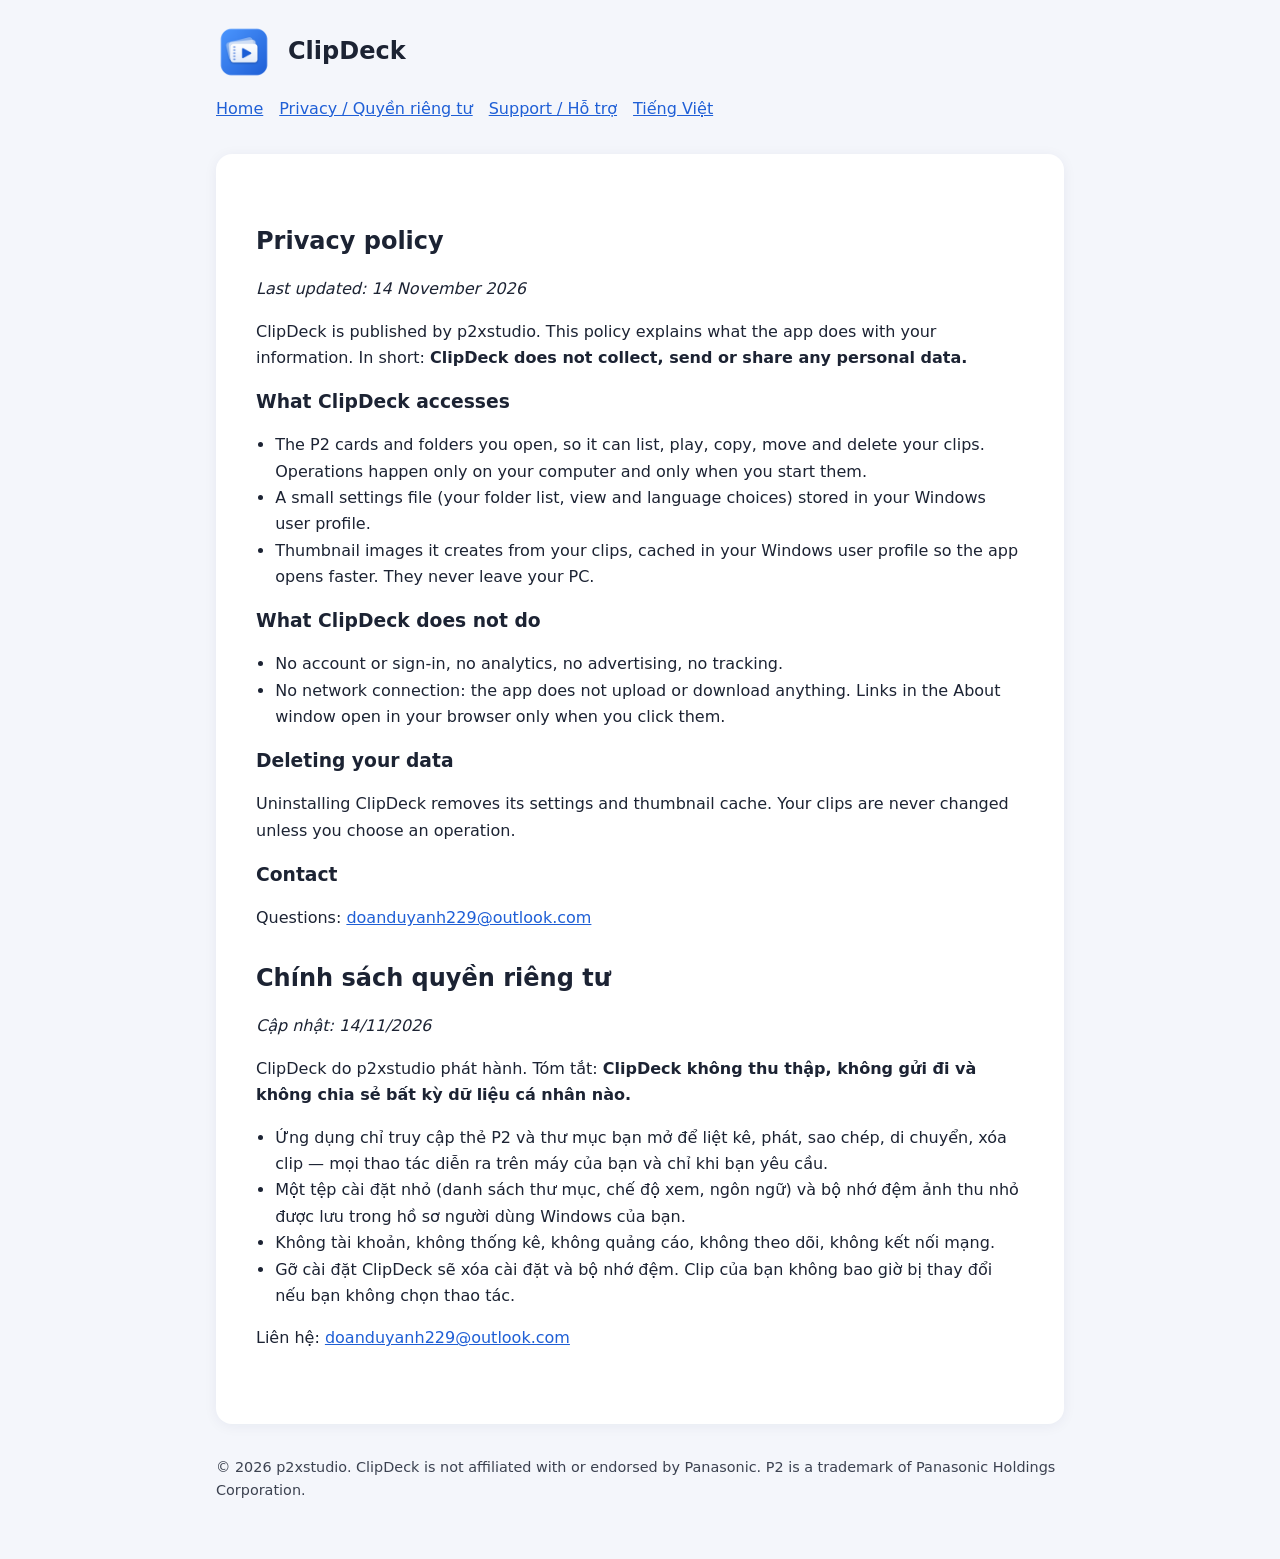
==== privacy.html @ 2b5a5fc7 "ClipDeck site: home, privacy, support (EN/VI)" ====
<!doctype html>
<html lang="en">
<head>
<meta charset="utf-8"><meta name="viewport" content="width=device-width,initial-scale=1">
<title>ClipDeck — Privacy policy</title>
<link rel="icon" href="assets/icon.png"><link rel="stylesheet" href="assets/style.css">
</head>
<body>
<header><img src="assets/icon.png" alt=""><strong>ClipDeck</strong></header>
<nav><a href="index.html">Home</a><a href="privacy.html">Privacy / Quyền riêng tư</a><a href="support.html">Support / Hỗ trợ</a><a href="#vi">Tiếng Việt</a></nav>
<main>
<section lang="en">
<h1>Privacy policy</h1>
<p><em>Last updated: 14 November 2026</em></p>
<p>ClipDeck is published by p2xstudio. This policy explains what the app does with your information. In short: <strong>ClipDeck does not collect, send or share any personal data.</strong></p>
<h3>What ClipDeck accesses</h3>
<ul>
<li>The P2 cards and folders you open, so it can list, play, copy, move and delete your clips. Operations happen only on your computer and only when you start them.</li>
<li>A small settings file (your folder list, view and language choices) stored in your Windows user profile.</li>
<li>Thumbnail images it creates from your clips, cached in your Windows user profile so the app opens faster. They never leave your PC.</li>
</ul>
<h3>What ClipDeck does not do</h3>
<ul>
<li>No account or sign-in, no analytics, no advertising, no tracking.</li>
<li>No network connection: the app does not upload or download anything. Links in the About window open in your browser only when you click them.</li>
</ul>
<h3>Deleting your data</h3>
<p>Uninstalling ClipDeck removes its settings and thumbnail cache. Your clips are never changed unless you choose an operation.</p>
<h3>Contact</h3>
<p>Questions: <a href="mailto:doanduyanh229@outlook.com">doanduyanh229@outlook.com</a></p>
</section>
<section id="vi" lang="vi">
<h2>Chính sách quyền riêng tư</h2>
<p><em>Cập nhật: 14/11/2026</em></p>
<p>ClipDeck do p2xstudio phát hành. Tóm tắt: <strong>ClipDeck không thu thập, không gửi đi và không chia sẻ bất kỳ dữ liệu cá nhân nào.</strong></p>
<ul>
<li>Ứng dụng chỉ truy cập thẻ P2 và thư mục bạn mở để liệt kê, phát, sao chép, di chuyển, xóa clip — mọi thao tác diễn ra trên máy của bạn và chỉ khi bạn yêu cầu.</li>
<li>Một tệp cài đặt nhỏ (danh sách thư mục, chế độ xem, ngôn ngữ) và bộ nhớ đệm ảnh thu nhỏ được lưu trong hồ sơ người dùng Windows của bạn.</li>
<li>Không tài khoản, không thống kê, không quảng cáo, không theo dõi, không kết nối mạng.</li>
<li>Gỡ cài đặt ClipDeck sẽ xóa cài đặt và bộ nhớ đệm. Clip của bạn không bao giờ bị thay đổi nếu bạn không chọn thao tác.</li>
</ul>
<p>Liên hệ: <a href="mailto:doanduyanh229@outlook.com">doanduyanh229@outlook.com</a></p>
</section>
</main>
<footer>© 2026 p2xstudio. ClipDeck is not affiliated with or endorsed by Panasonic. P2 is a trademark of Panasonic Holdings Corporation.</footer>
</body>
</html>
---- assets/style.css ----
:root{font-family:"Segoe UI",system-ui,sans-serif;color-scheme:light dark;background:#f4f6fb;color:#1c2333}
*{box-sizing:border-box}
body{max-width:56rem;margin:auto;padding:1.5rem;line-height:1.65}
header,nav{display:flex;align-items:center;gap:1rem;flex-wrap:wrap}
header img{width:56px;height:56px}
header strong{font-size:1.5rem}
nav{margin:1rem 0 2rem}
a{color:#1f5fd6}
main{background:#fff;border-radius:1rem;padding:clamp(1rem,4vw,2.5rem);box-shadow:0 2px 14px rgba(20,40,90,.06)}
h1,h2,h3{line-height:1.25}
section{margin:2rem 0}
.shot{width:100%;border-radius:.75rem;margin:1rem 0;box-shadow:0 6px 24px rgba(0,0,0,.18)}
ul{padding-left:1.2rem}
.store{display:inline-block;background:#1f5fd6;color:#fff;padding:.6rem 1.1rem;border-radius:.5rem;text-decoration:none;font-weight:600}
footer{margin:2rem 0;font-size:.9rem;opacity:.85}
@media(prefers-color-scheme:dark){:root{background:#0f141e;color:#e8ebf2}main{background:#1a2130;box-shadow:none}a{color:#8fb6ff}.store{color:#fff}}
@media(max-width:480px){body{padding:.8rem}nav{gap:.7rem}}
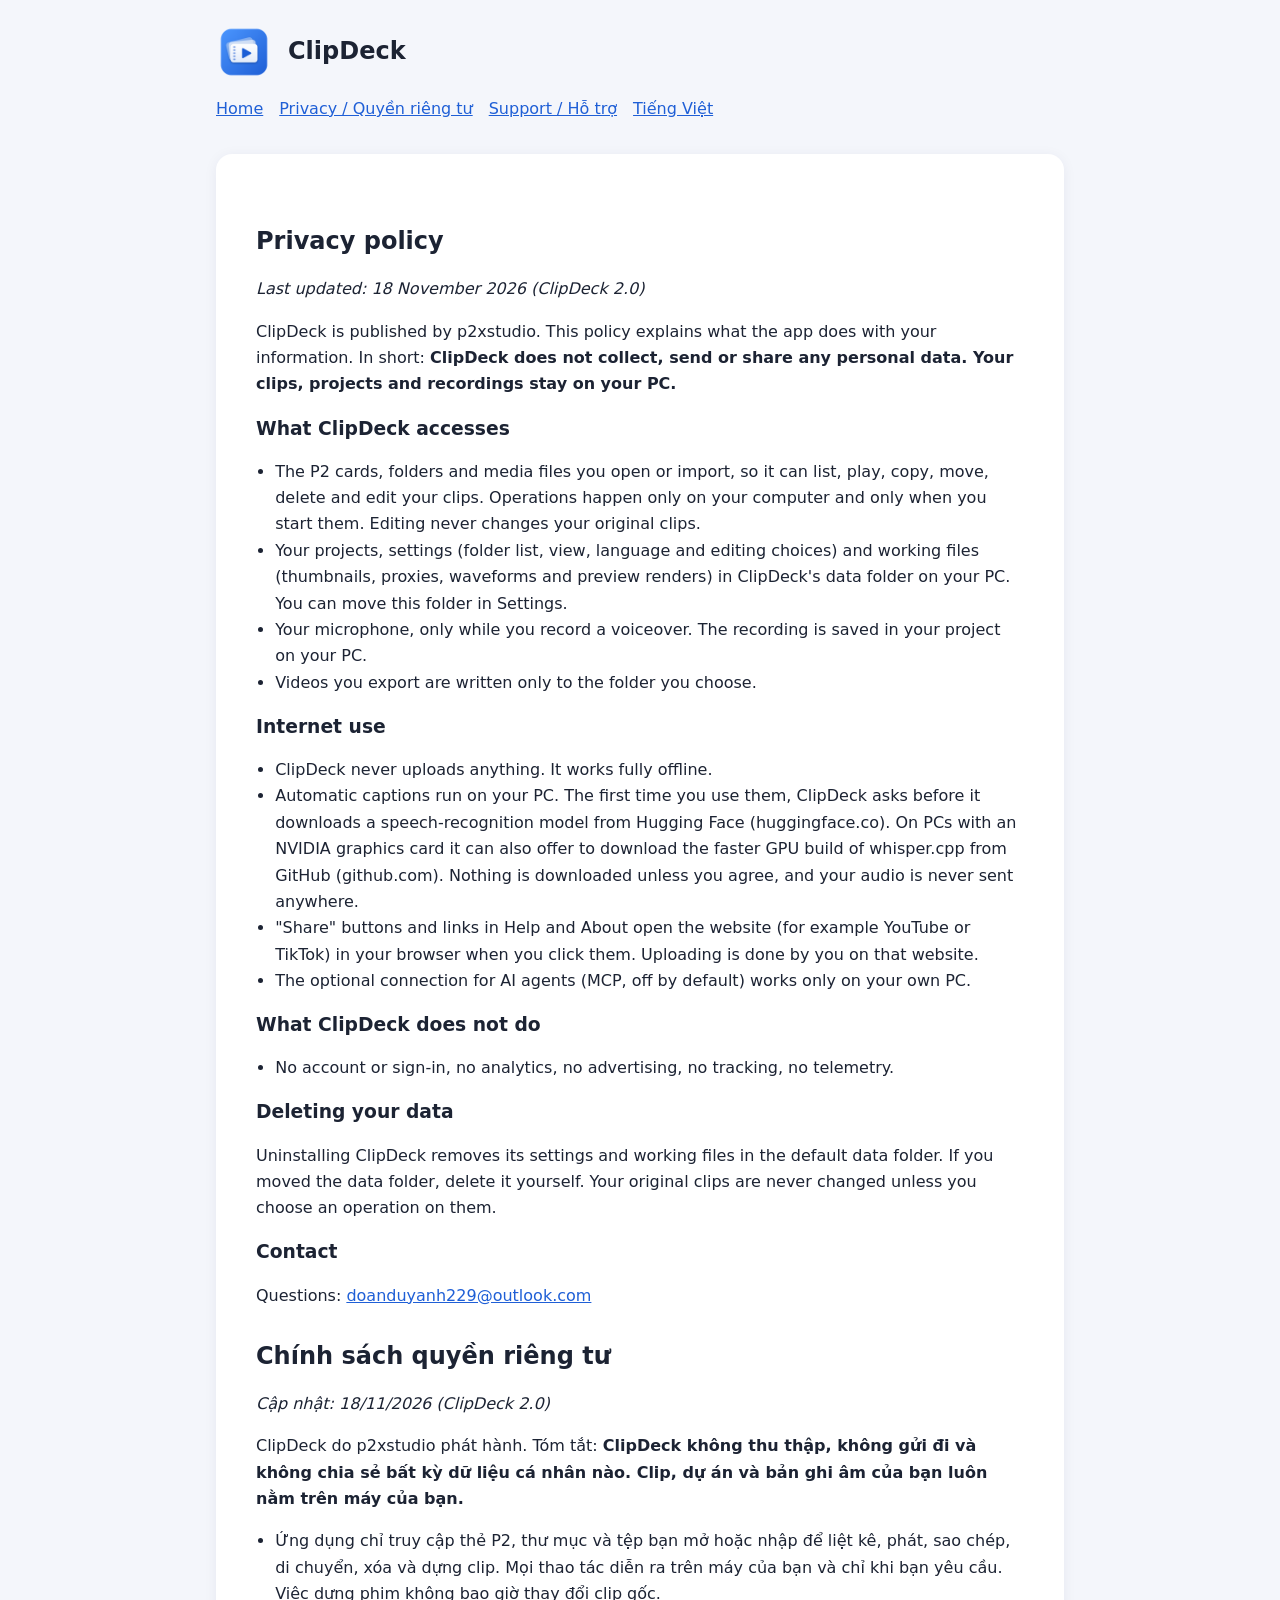
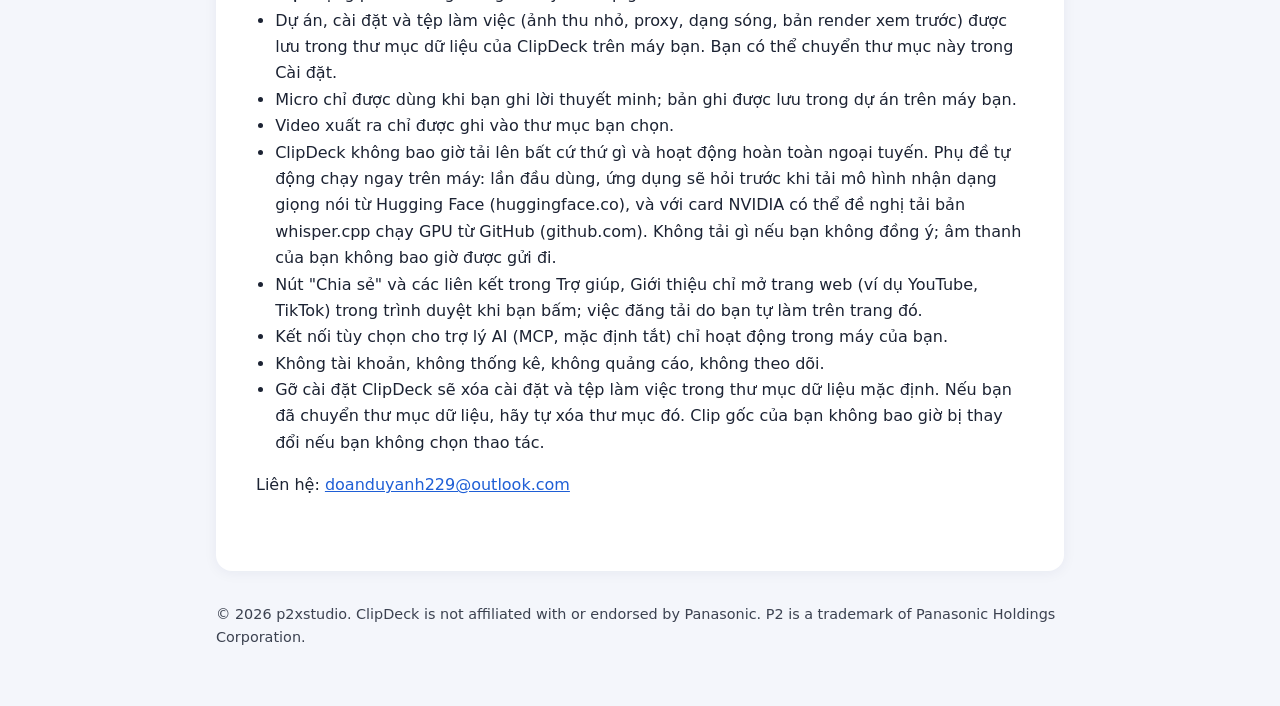
==== commit f5c54561: "ClipDeck 2.0: editor on the home page, privacy (optional downloads, microphone, data folder), editor" ====
--- a/privacy.html
+++ b/privacy.html
@@ -11,33 +11,45 @@
 <main>
 <section lang="en">
 <h1>Privacy policy</h1>
-<p><em>Last updated: 14 November 2026</em></p>
-<p>ClipDeck is published by p2xstudio. This policy explains what the app does with your information. In short: <strong>ClipDeck does not collect, send or share any personal data.</strong></p>
+<p><em>Last updated: 18 November 2026 (ClipDeck 2.0)</em></p>
+<p>ClipDeck is published by p2xstudio. This policy explains what the app does with your information. In short: <strong>ClipDeck does not collect, send or share any personal data. Your clips, projects and recordings stay on your PC.</strong></p>
 <h3>What ClipDeck accesses</h3>
 <ul>
-<li>The P2 cards and folders you open, so it can list, play, copy, move and delete your clips. Operations happen only on your computer and only when you start them.</li>
-<li>A small settings file (your folder list, view and language choices) stored in your Windows user profile.</li>
-<li>Thumbnail images it creates from your clips, cached in your Windows user profile so the app opens faster. They never leave your PC.</li>
+<li>The P2 cards, folders and media files you open or import, so it can list, play, copy, move, delete and edit your clips. Operations happen only on your computer and only when you start them. Editing never changes your original clips.</li>
+<li>Your projects, settings (folder list, view, language and editing choices) and working files (thumbnails, proxies, waveforms and preview renders) in ClipDeck's data folder on your PC. You can move this folder in Settings.</li>
+<li>Your microphone, only while you record a voiceover. The recording is saved in your project on your PC.</li>
+<li>Videos you export are written only to the folder you choose.</li>
+</ul>
+<h3>Internet use</h3>
+<ul>
+<li>ClipDeck never uploads anything. It works fully offline.</li>
+<li>Automatic captions run on your PC. The first time you use them, ClipDeck asks before it downloads a speech-recognition model from Hugging Face (huggingface.co). On PCs with an NVIDIA graphics card it can also offer to download the faster GPU build of whisper.cpp from GitHub (github.com). Nothing is downloaded unless you agree, and your audio is never sent anywhere.</li>
+<li>"Share" buttons and links in Help and About open the website (for example YouTube or TikTok) in your browser when you click them. Uploading is done by you on that website.</li>
+<li>The optional connection for AI agents (MCP, off by default) works only on your own PC.</li>
 </ul>
 <h3>What ClipDeck does not do</h3>
 <ul>
-<li>No account or sign-in, no analytics, no advertising, no tracking.</li>
-<li>No network connection: the app does not upload or download anything. Links in the About window open in your browser only when you click them.</li>
+<li>No account or sign-in, no analytics, no advertising, no tracking, no telemetry.</li>
 </ul>
 <h3>Deleting your data</h3>
-<p>Uninstalling ClipDeck removes its settings and thumbnail cache. Your clips are never changed unless you choose an operation.</p>
+<p>Uninstalling ClipDeck removes its settings and working files in the default data folder. If you moved the data folder, delete it yourself. Your original clips are never changed unless you choose an operation on them.</p>
 <h3>Contact</h3>
 <p>Questions: <a href="mailto:doanduyanh229@outlook.com">doanduyanh229@outlook.com</a></p>
 </section>
 <section id="vi" lang="vi">
 <h2>Chính sách quyền riêng tư</h2>
-<p><em>Cập nhật: 14/11/2026</em></p>
-<p>ClipDeck do p2xstudio phát hành. Tóm tắt: <strong>ClipDeck không thu thập, không gửi đi và không chia sẻ bất kỳ dữ liệu cá nhân nào.</strong></p>
+<p><em>Cập nhật: 18/11/2026 (ClipDeck 2.0)</em></p>
+<p>ClipDeck do p2xstudio phát hành. Tóm tắt: <strong>ClipDeck không thu thập, không gửi đi và không chia sẻ bất kỳ dữ liệu cá nhân nào. Clip, dự án và bản ghi âm của bạn luôn nằm trên máy của bạn.</strong></p>
 <ul>
-<li>Ứng dụng chỉ truy cập thẻ P2 và thư mục bạn mở để liệt kê, phát, sao chép, di chuyển, xóa clip — mọi thao tác diễn ra trên máy của bạn và chỉ khi bạn yêu cầu.</li>
-<li>Một tệp cài đặt nhỏ (danh sách thư mục, chế độ xem, ngôn ngữ) và bộ nhớ đệm ảnh thu nhỏ được lưu trong hồ sơ người dùng Windows của bạn.</li>
-<li>Không tài khoản, không thống kê, không quảng cáo, không theo dõi, không kết nối mạng.</li>
-<li>Gỡ cài đặt ClipDeck sẽ xóa cài đặt và bộ nhớ đệm. Clip của bạn không bao giờ bị thay đổi nếu bạn không chọn thao tác.</li>
+<li>Ứng dụng chỉ truy cập thẻ P2, thư mục và tệp bạn mở hoặc nhập để liệt kê, phát, sao chép, di chuyển, xóa và dựng clip. Mọi thao tác diễn ra trên máy của bạn và chỉ khi bạn yêu cầu. Việc dựng phim không bao giờ thay đổi clip gốc.</li>
+<li>Dự án, cài đặt và tệp làm việc (ảnh thu nhỏ, proxy, dạng sóng, bản render xem trước) được lưu trong thư mục dữ liệu của ClipDeck trên máy bạn. Bạn có thể chuyển thư mục này trong Cài đặt.</li>
+<li>Micro chỉ được dùng khi bạn ghi lời thuyết minh; bản ghi được lưu trong dự án trên máy bạn.</li>
+<li>Video xuất ra chỉ được ghi vào thư mục bạn chọn.</li>
+<li>ClipDeck không bao giờ tải lên bất cứ thứ gì và hoạt động hoàn toàn ngoại tuyến. Phụ đề tự động chạy ngay trên máy: lần đầu dùng, ứng dụng sẽ hỏi trước khi tải mô hình nhận dạng giọng nói từ Hugging Face (huggingface.co), và với card NVIDIA có thể đề nghị tải bản whisper.cpp chạy GPU từ GitHub (github.com). Không tải gì nếu bạn không đồng ý; âm thanh của bạn không bao giờ được gửi đi.</li>
+<li>Nút "Chia sẻ" và các liên kết trong Trợ giúp, Giới thiệu chỉ mở trang web (ví dụ YouTube, TikTok) trong trình duyệt khi bạn bấm; việc đăng tải do bạn tự làm trên trang đó.</li>
+<li>Kết nối tùy chọn cho trợ lý AI (MCP, mặc định tắt) chỉ hoạt động trong máy của bạn.</li>
+<li>Không tài khoản, không thống kê, không quảng cáo, không theo dõi.</li>
+<li>Gỡ cài đặt ClipDeck sẽ xóa cài đặt và tệp làm việc trong thư mục dữ liệu mặc định. Nếu bạn đã chuyển thư mục dữ liệu, hãy tự xóa thư mục đó. Clip gốc của bạn không bao giờ bị thay đổi nếu bạn không chọn thao tác.</li>
 </ul>
 <p>Liên hệ: <a href="mailto:doanduyanh229@outlook.com">doanduyanh229@outlook.com</a></p>
 </section>
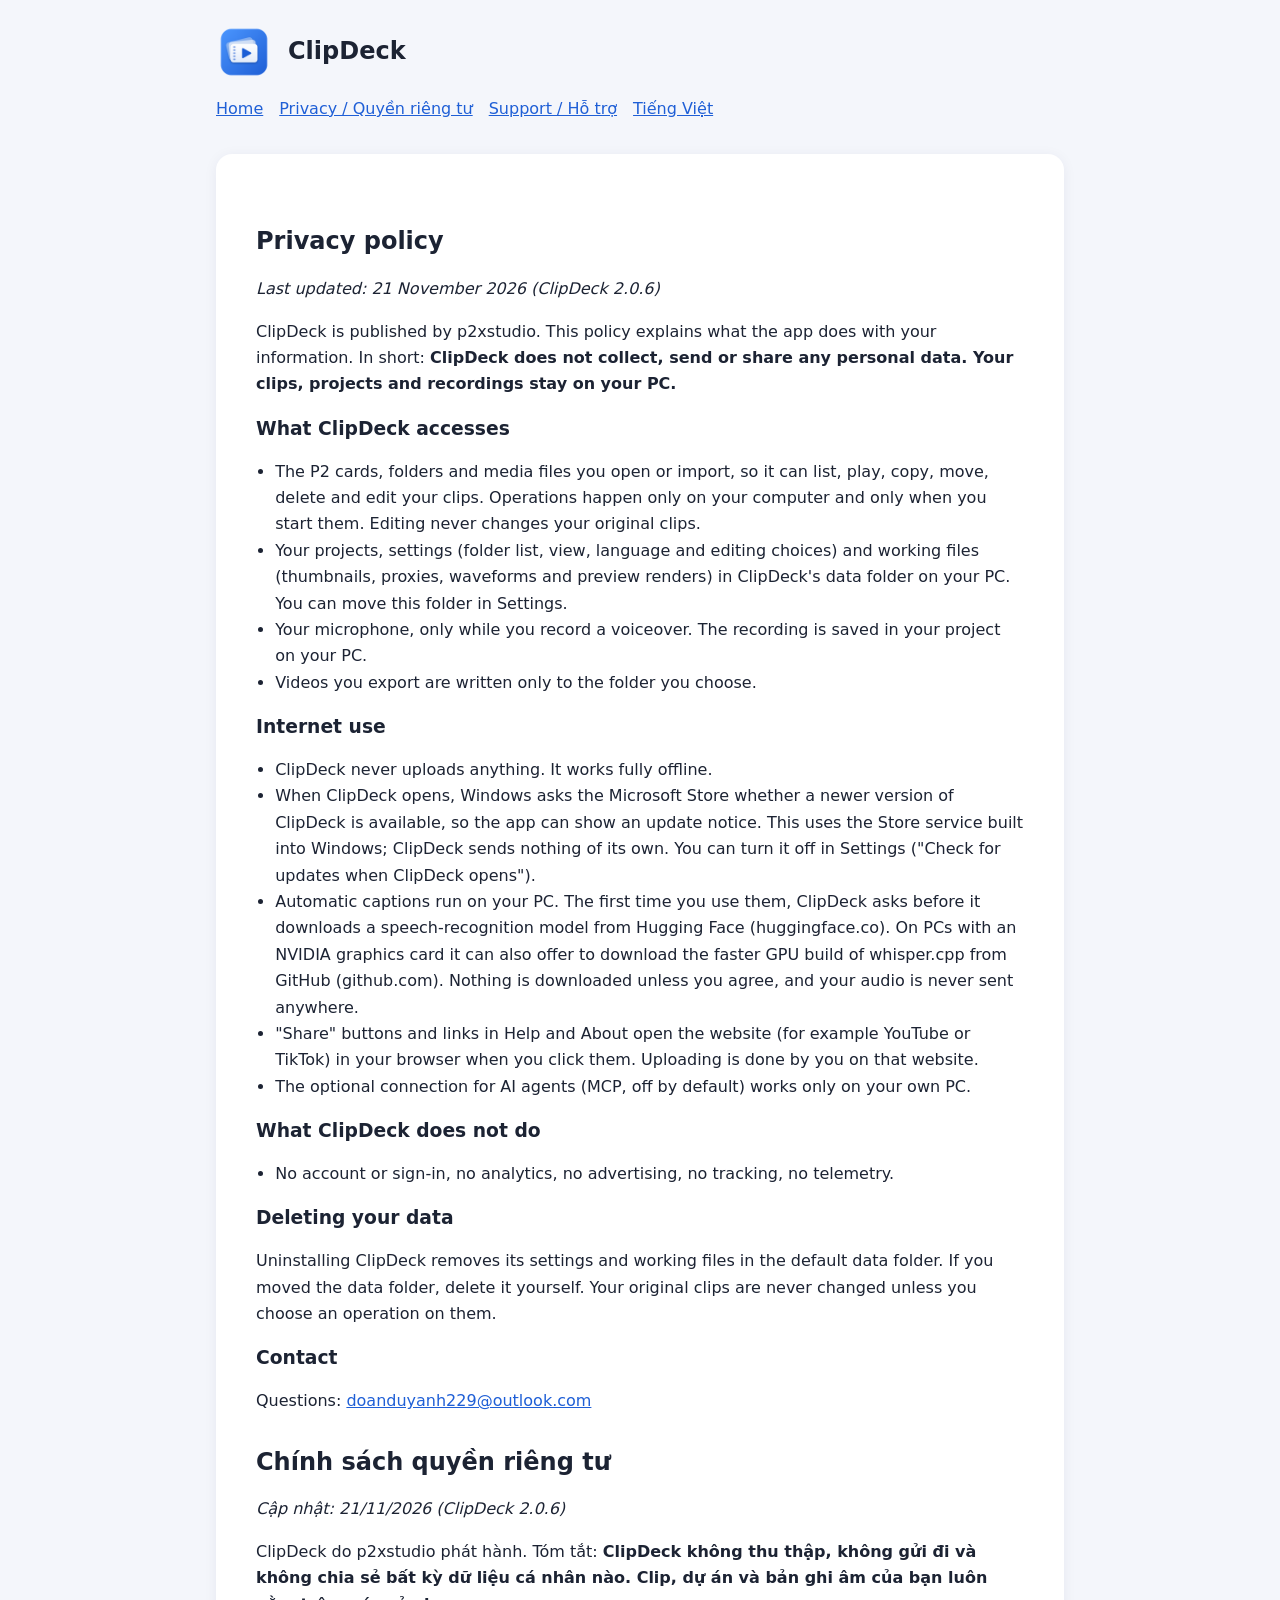
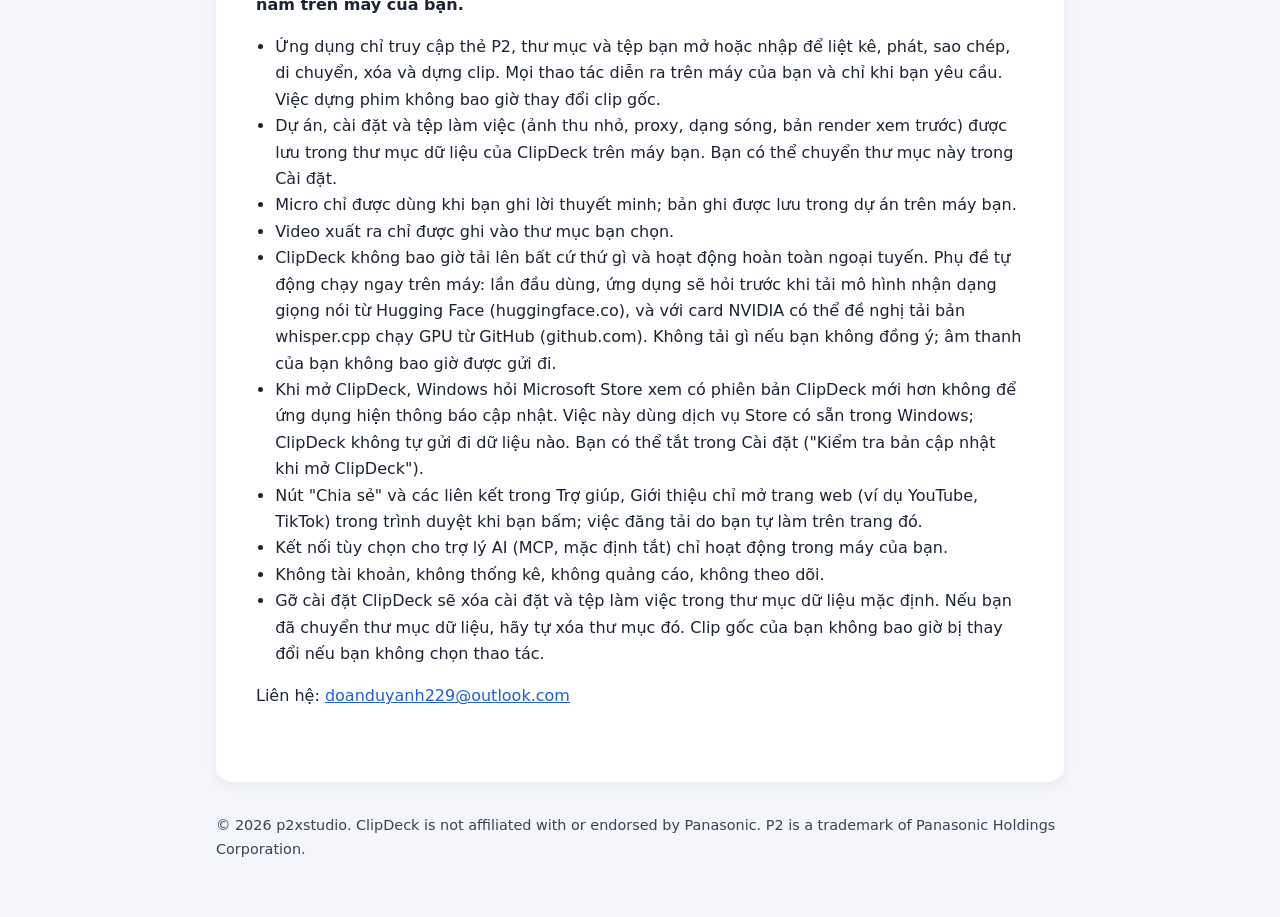
==== commit 4ff8a1dc: "Privacy: Store update check at startup (can be turned off) Co-Authored-By: Claude Opus 5.5 <noreply@" ====
--- a/privacy.html
+++ b/privacy.html
@@ -11,7 +11,7 @@
 <main>
 <section lang="en">
 <h1>Privacy policy</h1>
-<p><em>Last updated: 18 November 2026 (ClipDeck 2.0)</em></p>
+<p><em>Last updated: 21 November 2026 (ClipDeck 2.0.6)</em></p>
 <p>ClipDeck is published by p2xstudio. This policy explains what the app does with your information. In short: <strong>ClipDeck does not collect, send or share any personal data. Your clips, projects and recordings stay on your PC.</strong></p>
 <h3>What ClipDeck accesses</h3>
 <ul>
@@ -23,6 +23,7 @@
 <h3>Internet use</h3>
 <ul>
 <li>ClipDeck never uploads anything. It works fully offline.</li>
+<li>When ClipDeck opens, Windows asks the Microsoft Store whether a newer version of ClipDeck is available, so the app can show an update notice. This uses the Store service built into Windows; ClipDeck sends nothing of its own. You can turn it off in Settings ("Check for updates when ClipDeck opens").</li>
 <li>Automatic captions run on your PC. The first time you use them, ClipDeck asks before it downloads a speech-recognition model from Hugging Face (huggingface.co). On PCs with an NVIDIA graphics card it can also offer to download the faster GPU build of whisper.cpp from GitHub (github.com). Nothing is downloaded unless you agree, and your audio is never sent anywhere.</li>
 <li>"Share" buttons and links in Help and About open the website (for example YouTube or TikTok) in your browser when you click them. Uploading is done by you on that website.</li>
 <li>The optional connection for AI agents (MCP, off by default) works only on your own PC.</li>
@@ -38,7 +39,7 @@
 </section>
 <section id="vi" lang="vi">
 <h2>Chính sách quyền riêng tư</h2>
-<p><em>Cập nhật: 18/11/2026 (ClipDeck 2.0)</em></p>
+<p><em>Cập nhật: 21/11/2026 (ClipDeck 2.0.6)</em></p>
 <p>ClipDeck do p2xstudio phát hành. Tóm tắt: <strong>ClipDeck không thu thập, không gửi đi và không chia sẻ bất kỳ dữ liệu cá nhân nào. Clip, dự án và bản ghi âm của bạn luôn nằm trên máy của bạn.</strong></p>
 <ul>
 <li>Ứng dụng chỉ truy cập thẻ P2, thư mục và tệp bạn mở hoặc nhập để liệt kê, phát, sao chép, di chuyển, xóa và dựng clip. Mọi thao tác diễn ra trên máy của bạn và chỉ khi bạn yêu cầu. Việc dựng phim không bao giờ thay đổi clip gốc.</li>
@@ -46,6 +47,7 @@
 <li>Micro chỉ được dùng khi bạn ghi lời thuyết minh; bản ghi được lưu trong dự án trên máy bạn.</li>
 <li>Video xuất ra chỉ được ghi vào thư mục bạn chọn.</li>
 <li>ClipDeck không bao giờ tải lên bất cứ thứ gì và hoạt động hoàn toàn ngoại tuyến. Phụ đề tự động chạy ngay trên máy: lần đầu dùng, ứng dụng sẽ hỏi trước khi tải mô hình nhận dạng giọng nói từ Hugging Face (huggingface.co), và với card NVIDIA có thể đề nghị tải bản whisper.cpp chạy GPU từ GitHub (github.com). Không tải gì nếu bạn không đồng ý; âm thanh của bạn không bao giờ được gửi đi.</li>
+<li>Khi mở ClipDeck, Windows hỏi Microsoft Store xem có phiên bản ClipDeck mới hơn không để ứng dụng hiện thông báo cập nhật. Việc này dùng dịch vụ Store có sẵn trong Windows; ClipDeck không tự gửi đi dữ liệu nào. Bạn có thể tắt trong Cài đặt ("Kiểm tra bản cập nhật khi mở ClipDeck").</li>
 <li>Nút "Chia sẻ" và các liên kết trong Trợ giúp, Giới thiệu chỉ mở trang web (ví dụ YouTube, TikTok) trong trình duyệt khi bạn bấm; việc đăng tải do bạn tự làm trên trang đó.</li>
 <li>Kết nối tùy chọn cho trợ lý AI (MCP, mặc định tắt) chỉ hoạt động trong máy của bạn.</li>
 <li>Không tài khoản, không thống kê, không quảng cáo, không theo dõi.</li>
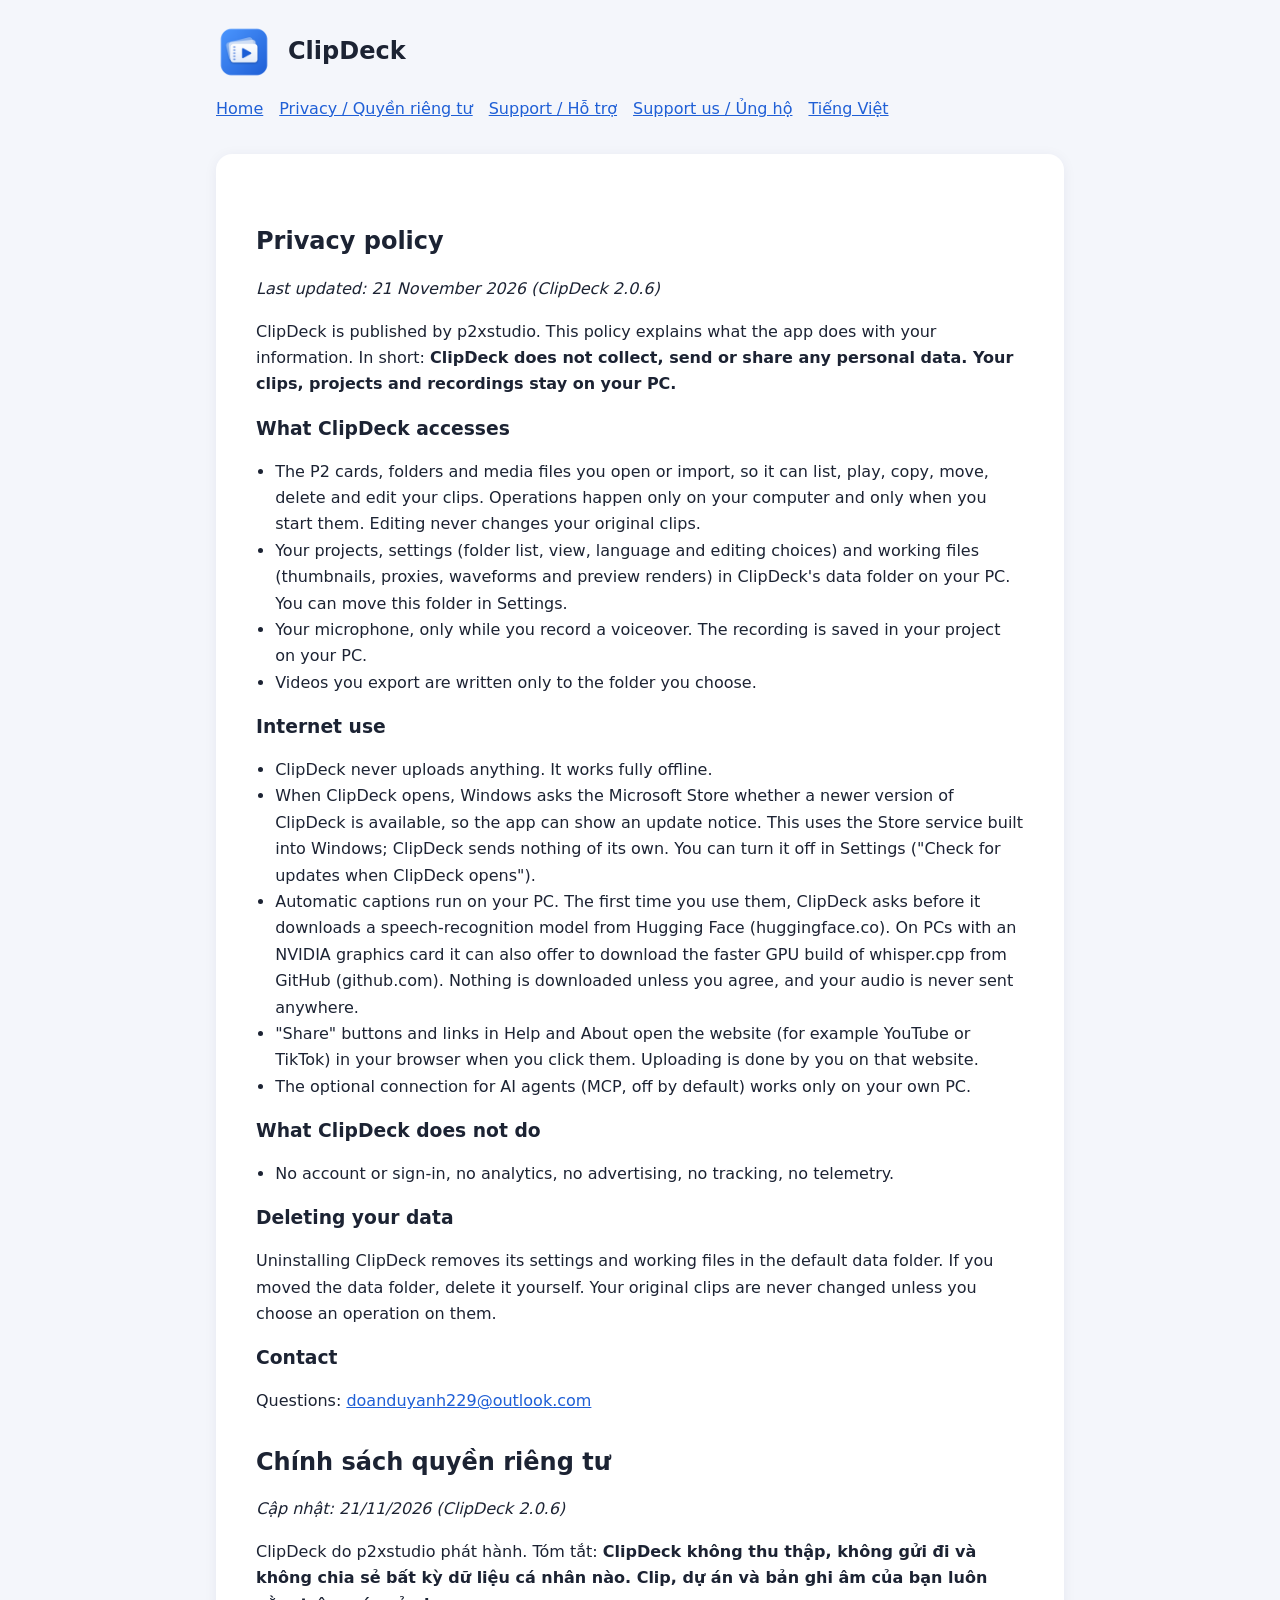
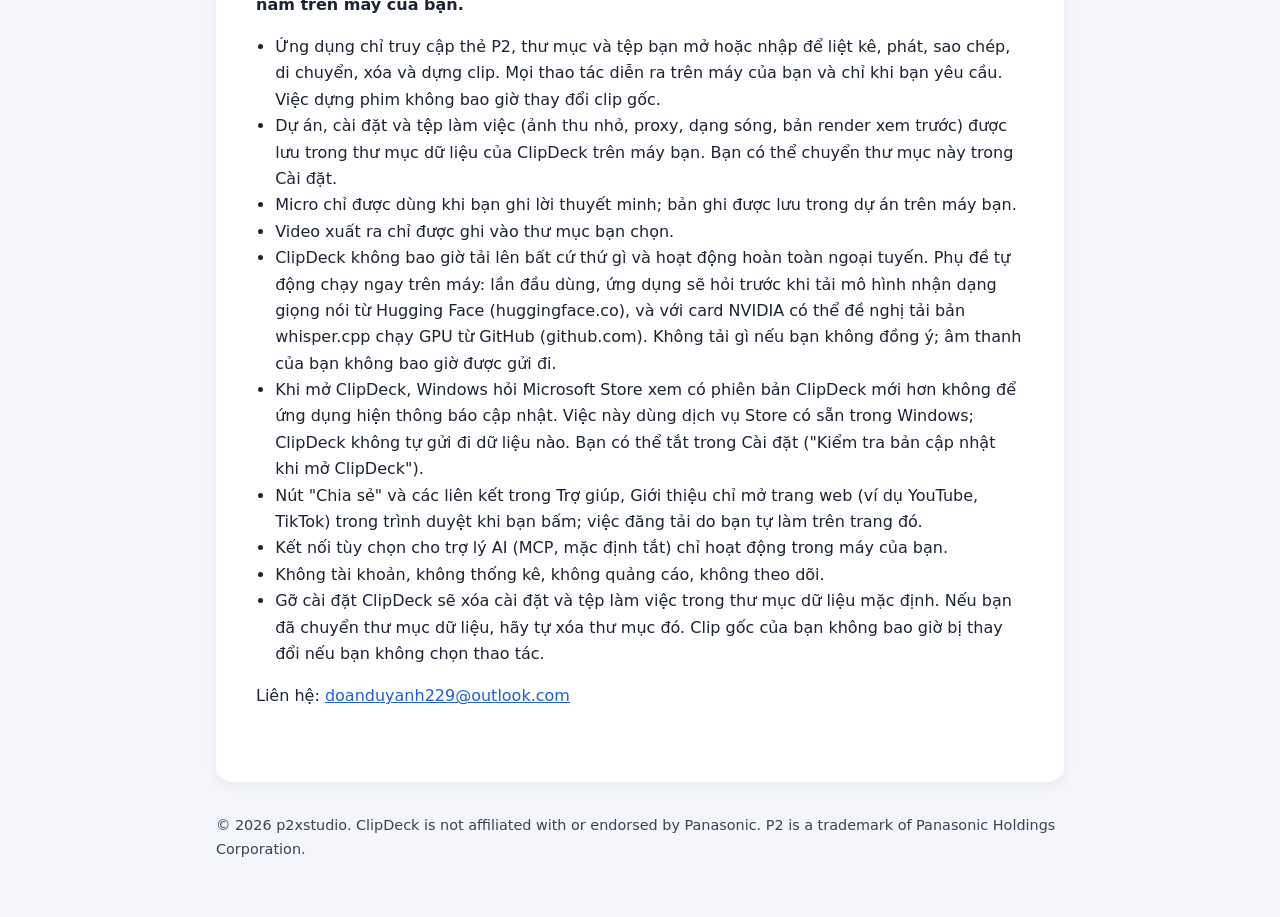
==== commit fb5e7934: "Support us page: Ko-fi + VietQR bank transfer; nav link on every page Co-Authored-By: Claude Opus 5." ====
--- a/privacy.html
+++ b/privacy.html
@@ -7,7 +7,7 @@
 </head>
 <body>
 <header><img src="assets/icon.png" alt=""><strong>ClipDeck</strong></header>
-<nav><a href="index.html">Home</a><a href="privacy.html">Privacy / Quyền riêng tư</a><a href="support.html">Support / Hỗ trợ</a><a href="#vi">Tiếng Việt</a></nav>
+<nav><a href="index.html">Home</a><a href="privacy.html">Privacy / Quyền riêng tư</a><a href="support.html">Support / Hỗ trợ</a><a href="support-us.html">Support us / Ủng hộ</a><a href="#vi">Tiếng Việt</a></nav>
 <main>
 <section lang="en">
 <h1>Privacy policy</h1>
